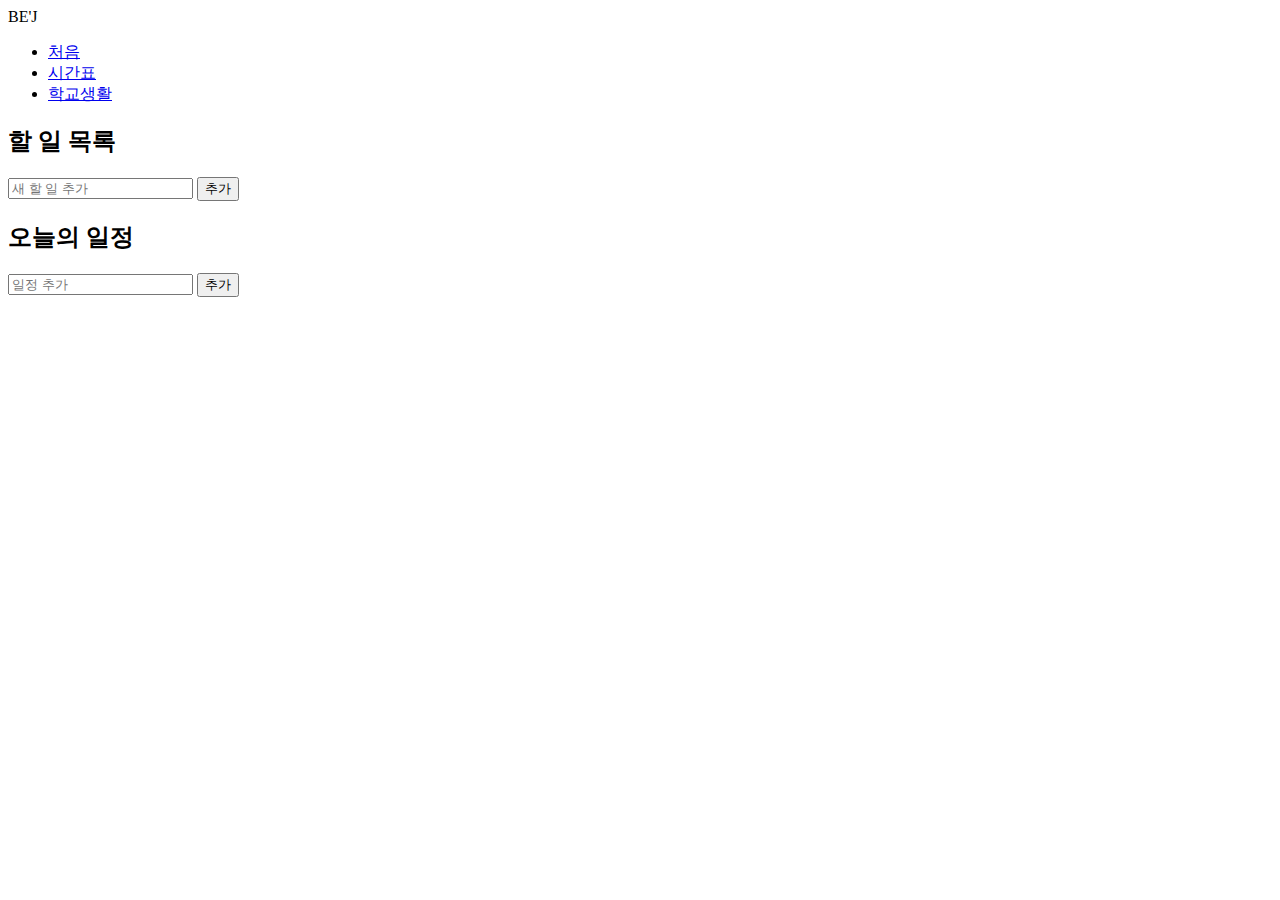
==== index.html @ 826a79e2 "index.html" ====
<!DOCTYPE html>
<html lang="ko">
<head>
    <meta charset="UTF-8">
    <title>달력과 할 일 목록</title>
    <link rel="stylesheet" href="styles.css">
    <link rel="preconnect" href="https://fonts.googleapis.com">
    <link rel="preconnect" href="https://fonts.gstatic.com" crossorigin>
    <link href="https://fonts.googleapis.com/css2?family=Sunflower:wght@300&display=swap" rel="stylesheet">
</head>
<body>
    <!-- 네비게이션 바 추가 -->
    <nav class="navbar">
        <div class="navbar-brand">BE'J</div>
        <ul class="navbar-nav">
            <li class="nav-item"><a href="#">처음</a></li>
            <li class="nav-item"><a href="#">시간표</a></li>
            <li class="nav-item"><a href="#">학교생활</a></li>
        </ul>
    </nav>

    <!-- 달력 컨테이너 -->
    <div class="main-content">
    <div id="calendar-container" class="container">
        <h2></h2>
        <div id="calendar-header" class="calendar-header"></div>
        <div id="day-headers"></div>
        <div id="calendar"></div>
    </div>

    <!-- 할 일 목록 컨테이너 -->
    <div class="right-panel">
    <div id="todo-list-container" class="container">
        <h2>할 일 목록</h2>
        <ul id="todo-list"></ul>
        <input type="text" id="new-todo-item" placeholder="새 할 일 추가">
        <button id="add-todo-button">추가</button>
    </div>

    <!-- 오늘의 일정 컨테이너 -->
    <div id="today-schedule-container" class="container">
        <h2>오늘의 일정</h2>
        <div id="today-schedule"></div>
        <input type="text" id="today-schedule-input" placeholder="일정 추가">
        <button id="add-today-schedule">추가</button>
    </div>

    <script src="script.js"></script>
</body>
</html>
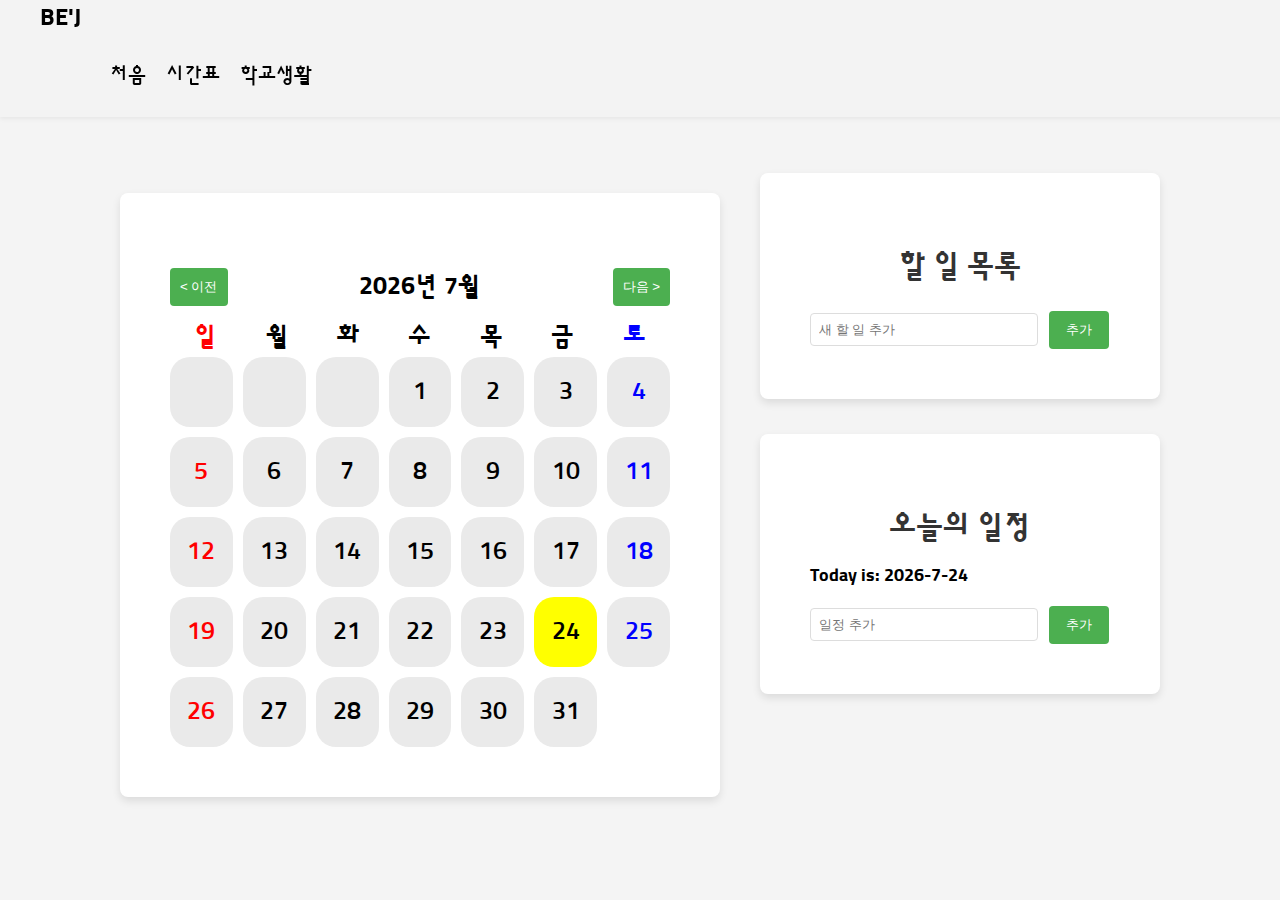
==== commit c7a07571: "index.html" ====
--- a/index.html
+++ b/index.html
@@ -13,9 +13,9 @@
     <nav class="navbar">
         <div class="navbar-brand">BE'J</div>
         <ul class="navbar-nav">
-            <li class="nav-item"><a href="#">처음</a></li>
-            <li class="nav-item"><a href="#">시간표</a></li>
-            <li class="nav-item"><a href="#">학교생활</a></li>
+            <li class="nav-item"><a href="index.html">처음</a></li>
+            <li class="nav-item"><a href="timetabe.html">시간표</a></li>
+            <li class="nav-item"><a href="life.html">학교생활</a></li>
         </ul>
     </nav>
 
@@ -35,6 +35,7 @@
         <ul id="todo-list"></ul>
         <input type="text" id="new-todo-item" placeholder="새 할 일 추가">
         <button id="add-todo-button">추가</button>
+
     </div>
 
     <!-- 오늘의 일정 컨테이너 -->
--- a/styles.css
+++ b/styles.css
@@ -0,0 +1,427 @@
+body {
+    font-family: 'Sunflower', sans-serif;
+    font-size: 25px;
+    margin: 0;
+    padding: 0;
+    background-color: #f4f4f4;
+    display: flex;
+    justify-content: center;
+    align-items: center;
+    min-height: 100vh;
+}
+
+.main-content {
+    display: flex; /* 메인 컨텐츠를 가로로 정렬 */
+    align-items: flex-start; /* 상단에 정렬 */
+    margin-top: 40px; /* 네비게이션 바로부터 여백 추가 */
+}
+
+#calendar-container {
+    margin-right: 10px; /* 달력과 할 일 목록/오늘의 일정 사이의 공간 */
+}
+
+.right-panel {
+    display: flex;
+    flex-direction: column; /* 상하로 정렬 */
+    }
+
+/* 할 일 목록과 오늘의 일정 사이 간격을 좁힘 */
+#todo-list-container {
+    margin-bottom: -45px; /* 할 일 목록과 오늘의 일정 사이의 공간 줄임 */
+}
+
+#today-schedule-container {
+    margin-top: 10px; /* 오늘의 일정과 할 일 목록 사이의 공간 줄임 */
+}
+
+/* 네비게이션 바 스타일링 */
+.navbar {
+    width: 100%;
+    background-color: rgb(243, 243, 243);
+    padding: 3px 20px;
+    box-shadow: 0 2px 4px rgba(125, 125, 125, 0.1);
+    position: fixed;
+    top: 0;
+    left: 0;
+    z-index: 1000;
+}
+
+.navbar-brand {
+    color: rgb(0, 0, 0);
+    margin-left: 20px;
+    font-size: 24px;
+    font-weight: bold;
+}
+
+.navbar-nav {
+    list-style-type: none;
+    display: flex;
+    margin-left: 50px;
+}
+
+.nav-item a {
+    text-decoration: none;
+    color: rgb(0, 0, 0);
+    margin-right: 20px;
+    font-size: 20px;
+}
+
+/* 컨테이너 스타일 */
+.container {
+    margin: 100px 30px 30px;
+    padding: 50px;
+    background-color: #ffffff;
+    border-radius: 8px;
+    box-shadow: 0 4px 8px rgba(0, 0, 0, 0.1);
+    width: 300px;
+}
+
+/* 제목 스타일 */
+h2 {
+    color: #333;
+    text-align: center;
+    margin-bottom: 15px;
+    font-size: 30px;
+}
+
+/* 달력 스타일링 */
+#calendar-container {
+    margin-top: 80px;
+    width: 500px;
+}
+
+#calendar {
+    display: grid;
+    grid-template-columns: repeat(7, 1fr);
+    grid-gap: 10px;
+}
+
+#calendar div {
+    min-height: 70px;
+    background-color: #eaeaea;
+    display: flex;
+    align-items: center;
+    justify-content: center;
+    border-radius: 20px;
+    cursor: pointer;
+    transition: background-color 0.3s;
+}
+
+#calendar div:hover {
+    background-color: #dcdcdc;
+}
+
+#calendar div.current-day {
+    background-color: yellow;
+}
+
+#calendar div.sunday {
+    color: red;
+}
+
+#calendar div.saturday {
+    color: blue;
+}
+
+#calendar div.holiday {
+    font-weight: bold;
+    color: red;
+}
+
+/* 달력 헤더 스타일링 */
+.calendar-header {
+    display: flex;
+    justify-content: space-between;
+    align-items: center;
+    margin-bottom: 10px;
+}
+
+.calendar-header button {
+    background-color: #4CAF50;
+    color: white;
+    border: none;
+    padding: 10px;
+    border-radius: 4px;
+    cursor: pointer;
+    transition: background-color 0.3s;
+}
+
+.calendar-header button:hover {
+    background-color: #45a049;
+}
+
+.calendar-header span {
+    font-weight: bold;
+}
+
+#day-headers {
+    display: grid;
+    grid-template-columns: repeat(7, 1fr);
+    text-align: center;
+}
+
+#day-headers div {
+    padding: 5px;
+    font-weight: bold;
+}
+
+/* 요일 색상 스타일링 */
+#day-headers div:nth-child(1) {
+    color: red;
+}
+
+#day-headers div:nth-child(7) {
+    color: blue;
+}
+
+/* 할 일 목록 스타일 */
+#todo-list-container {
+    margin-top: 60px;
+}
+/* 기본 텍스트 스타일 (말줄임표 포함) */
+.todo-text {
+    white-space: nowrap;
+    overflow: hidden;
+    text-overflow: ellipsis;
+    cursor: pointer;
+    max-width: 150px; /* 텍스트의 최대 너비 설정 */
+    font-size: 16px; /* 폰트 크기를 줄임 */
+}
+
+/* full-text 클래스가 추가될 때의 스타일 */
+.full-text {
+    white-space: normal;
+    overflow: visible;
+    max-width: none; /* 최대 너비 제한 해제 */
+}
+#todo-list {
+    list-style-type: none;
+    padding: 0;
+}
+
+#todo-list li {
+    background-color: #eaeaea;
+    margin-bottom: 8px;
+    padding: 10px;
+    padding-left: 20px; /* 왼쪽 여백 추가 */
+    border-radius: 4px;
+    display: flex;
+    align-items: center;
+    justify-content: space-between;
+    overflow: hidden; /* 내용이 넘칠 경우 숨김 */
+    flex-wrap: nowrap; /* 항목이 한 줄에 유지되도록 설정 */
+}
+
+#todo-list li .edit-btn,
+#todo-list li .delete-btn {
+    flex-shrink: 0; /* 버튼 크기가 줄어들지 않도록 설정 */
+}
+
+#todo-list li span {
+    flex-grow: 1; /* 항목 내부에서 텍스트 영역이 가능한 많은 공간을 차지하도록 함 */
+    margin-right: 10px; /* 편집 및 삭제 버튼과의 여백 */
+    white-space: nowrap; /* 텍스트를 한 줄로 표시 */
+    overflow: hidden; /* 내용이 넘칠 경우 숨김 */
+    text-overflow: ellipsis; /* 텍스트가 넘칠 경우 말줄임표(...)로 표시 */
+    cursor: pointer;
+    max-width: 150px; /* 텍스트의 최대 너비 설정 */
+}
+
+/* 할 일 추가 입력 필드 스타일 */
+#new-todo-item {
+    width: 70%; /* 입력 필드의 너비를 전체의 70%로 설정 */
+    padding: 8px; /* 입력 필드 내부의 여백을 8px로 설정 */
+    border: 1px solid #ddd; /* 입력 필드의 테두리를 1px 두께의 회색(#ddd)으로 설정 */
+    border-radius: 4px; /* 입력 필드의 모서리를 둥글게 만들어주는 둥근 모서리의 반경을 4px로 설정 */
+    margin-right: 5px; /* 입력 필드 오른쪽에 5px의 여백을 추가 */
+}
+
+#add-todo-button {
+    width: 20%;
+    background-color: #4CAF50;
+    color: white;
+    border: none;
+    padding: 10px;
+    border-radius: 4px;
+    cursor: pointer;
+    transition: background-color 0.3s;
+}
+
+#add-todo-button:hover {
+    background-color: #45a049;
+}
+
+/* 삭제 버튼 스타일 */
+.delete-btn {
+    background-color: #f44336;
+    color: white;
+    border: none;
+    padding: 5px 10px;
+    border-radius: 4px;
+    cursor: pointer;
+    margin-right: 20px; /* 오른쪽 여백을 조정 */
+}
+
+.delete-btn:hover {
+    background-color: #d32f2f;
+}
+
+/* 편집 버튼 스타일 */
+.edit-btn {
+    background-color: #2196F3;
+    color: white;
+    border: none;
+    padding: 5px 10px;
+    border-radius: 4px;
+    cursor: pointer;
+    margin-right: 10px; /* 왼쪽 여백을 조정 */
+}
+
+.edit-btn:hover {
+    background-color: #1E88E5;
+}
+
+/* 오늘의 일정 컨테이너 스타일 */
+#today-schedule-container {
+    margin-top: 80px;
+}
+
+#today-schedule-input {
+    width: 70%; /* 입력 필드의 너비를 전체의 70%로 설정 */
+    padding: 8px; /* 입력 필드 내부의 여백을 8px로 설정 */
+    border: 1px solid #ddd; /* 입력 필드의 테두리를 1px 두께의 회색(#ddd)으로 설정 */
+    border-radius: 4px; /* 입력 필드의 모서리를 둥글게 만들어주는 둥근 모서리의 반경을 4px로 설정 */
+    margin-right: 5px; /* 입력 필드 오른쪽에 5px의 여백을 추가 */
+}
+
+/* 오늘의 일정 추가 버튼 스타일 */
+#add-today-schedule {
+    width: 20%; /* 버튼의 너비를 전체의 27%로 설정 */
+    background-color: #4CAF50;
+    color: white;
+    border: none;
+    padding: 10px;
+    border-radius: 4px;
+    cursor: pointer;
+    transition: background-color 0.3s;
+}
+
+#add-today-schedule:hover {
+    background-color: #45a049;
+}
+/* 오늘의 일정에서 선택된 날짜 스타일링 */
+#dateHeader {
+    font-size: 18px; /* 폰트 크기를 줄임 */
+}
+
+
+/* 일정 삭제 버튼 스타일 */
+.today-schedule-delete-btn {
+    background-color: #f44336;
+    color: white;
+    border: none;
+    padding: 5px 10px;
+    border-radius: 4px;
+    cursor: pointer;
+    margin-right: 20px;
+}
+
+.today-schedule-delete-btn:hover {
+    background-color: #d32f2f;
+}
+
+/* 일정 편집 버튼 스타일 */
+.today-schedule-edit-btn {
+    background-color: #2196F3;
+    color: white;
+    border: none;
+    padding: 5px 10px;
+    border-radius: 4px;
+    cursor: pointer;
+    margin-right: 8px;
+}
+
+.today-schedule-edit-btn:hover {
+    background-color: #1E88E5;
+}
+
+/* 오늘의 일정 항목 스타일 */
+.event-item {
+    display: flex;
+    align-items: center;
+}
+
+.event-item p {
+    margin-right: 10px; /* 필요에 따라 조정 */
+}
+
+/* 체크박스 스타일 */
+.schedule-checkbox {
+    margin-right: 10px;
+    flex-grow: 1;
+}
+
+/* 체크 박스 컨테이너 */
+.checkbox-container {
+    display: inline-block;
+    position: relative;
+    padding-left: 35px;
+    cursor: pointer;
+    user-select: none;
+    margin-bottom: 24px;
+}
+
+
+/* 숨겨진 기본 체크 박스 */
+.checkbox-container input {
+    position: absolute;
+    opacity: 0;
+    cursor: pointer;
+    height: 0;
+    width: 0;
+}
+
+/* 커스텀 체크 박스 디자인 */
+.checkbox-container .custom-checkbox {
+    position: absolute;
+    top: 0;
+    left: 0;
+    height: 22px;
+    width: 22px;
+    background-color: #eee;
+    border-radius: 4px;
+    border: 2px solid #ddd;
+}
+
+/* 체크 박스에 마우스를 올렸을 때 */
+.checkbox-container:hover .custom-checkbox {
+    background-color: #ccc;
+}
+
+/* 체크 박스 선택 시 */
+.checkbox-container input:checked ~ .custom-checkbox {
+    background-color: #2196F3;
+}
+
+/* 체크 표시 스타일 */
+.checkbox-container .custom-checkbox:after {
+    content: "";
+    position: absolute;
+    display: none;
+}
+
+/* 체크 박스 선택 시 체크 표시 보이기 */
+.checkbox-container input:checked ~ .custom-checkbox:after {
+    display: block;
+}
+
+/* 체크 표시 디자인 */
+.checkbox-container .custom-checkbox:after {
+    left: 9px;
+    top: 5px;
+    width: 5px;
+    height: 10px;
+    border: solid white;
+    border-width: 0 3px 3px 0;
+    transform: rotate(45deg);
+}
